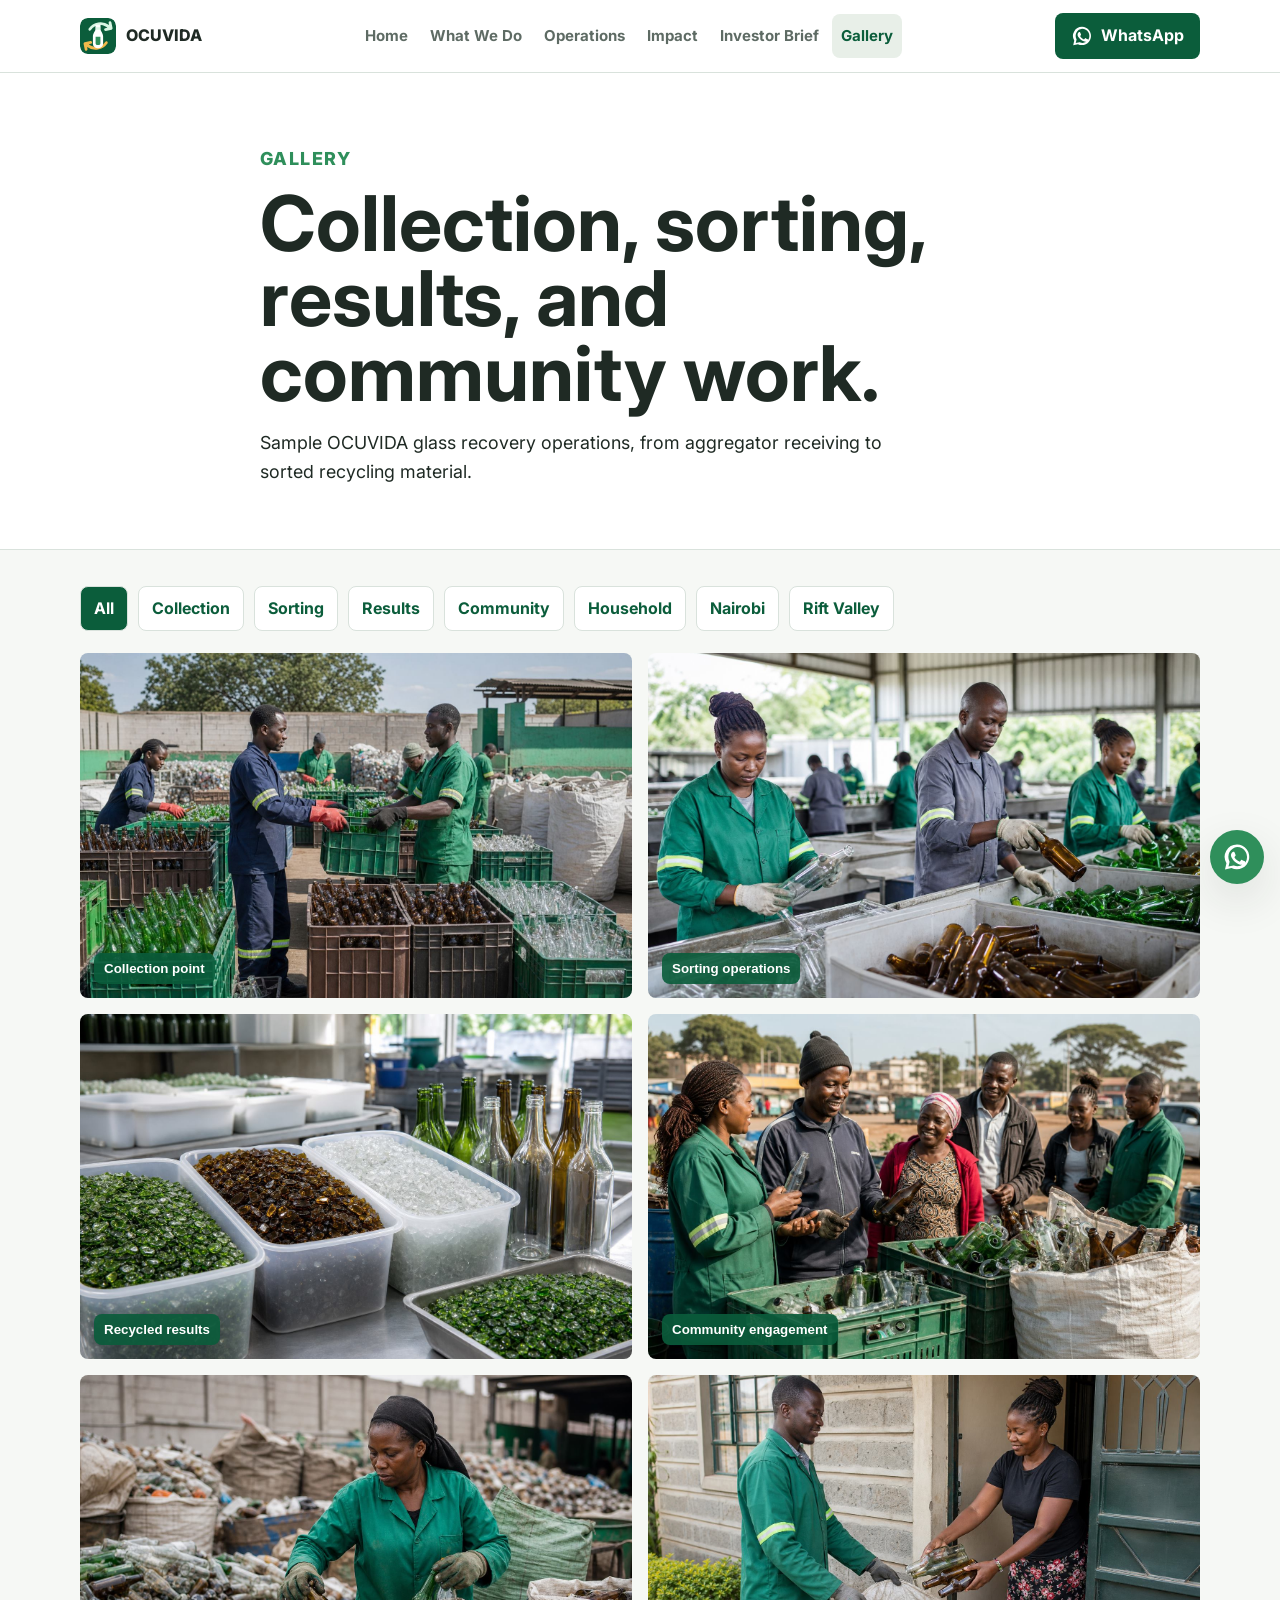
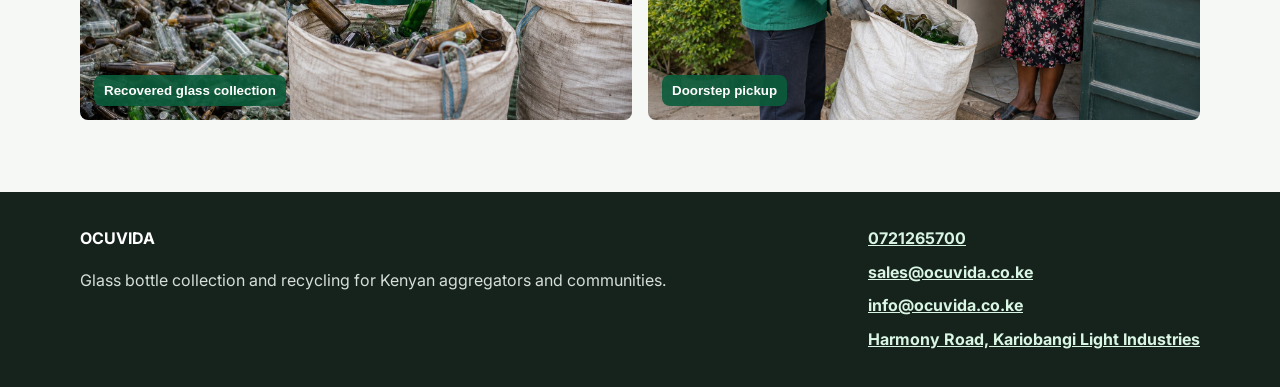
==== gallery.html @ bf5cc993 "Initial OCUVIDA website" ====
<!doctype html>
<html lang="en">
<head>
  <meta charset="utf-8">
  <meta name="viewport" content="width=device-width, initial-scale=1">
  <title>Gallery | OCUVIDA Glass Recycling</title>
  <meta name="description" content="View OCUVIDA glass recycling collection points, sorting operations, recycled glass results, and community engagement images.">
  <link rel="preconnect" href="https://fonts.googleapis.com">
  <link rel="preconnect" href="https://fonts.gstatic.com" crossorigin>
  <link href="https://fonts.googleapis.com/css2?family=Inter:wght@400;500;600;700;800&display=swap" rel="stylesheet">
  <link rel="stylesheet" href="assets/styles.css">
</head>
<body>
  <a class="skip-link" href="#main">Skip to content</a>
  <header class="site-header">
    <nav class="nav container" aria-label="Primary navigation">
      <a class="brand" href="index.html"><img class="brand-mark" src="assets/logo.svg" alt="" width="42" height="42"><span>OCUVIDA</span></a>
      <button class="nav-toggle" type="button" aria-expanded="false" aria-controls="nav-links">Menu</button>
      <div class="nav-links" id="nav-links">
        <a href="index.html">Home</a>
        <a href="what-we-do.html">What We Do</a>
        <a href="operations.html">Operations</a>
        <a href="impact.html">Impact</a>
        <a href="investor-brief.html">Investor Brief</a>
        <a href="gallery.html" aria-current="page">Gallery</a>
      </div>
      <a class="nav-cta whatsapp-button" href="https://wa.me/254721265700" aria-label="Contact OCUVIDA on WhatsApp"><svg class="whatsapp-icon" aria-hidden="true" viewBox="0 0 24 24"><path d="M12.04 2a9.87 9.87 0 0 0-8.48 14.94L2.4 22l5.18-1.11A9.93 9.93 0 1 0 12.04 2Zm0 2a7.93 7.93 0 0 1 6.78 12.04 7.9 7.9 0 0 1-9.3 2.83l-.34-.15-3.98.85.89-3.86-.18-.36A7.89 7.89 0 0 1 12.04 4Zm-3.2 3.95c-.18 0-.47.07-.72.35-.25.27-.95.93-.95 2.26s.98 2.62 1.12 2.8c.14.18 1.9 3.05 4.74 4.15 2.36.92 2.84.74 3.35.69.51-.05 1.65-.67 1.88-1.32.23-.65.23-1.2.16-1.32-.07-.11-.25-.18-.53-.32-.28-.14-1.65-.81-1.9-.9-.26-.1-.44-.14-.63.14-.18.27-.72.9-.88 1.08-.16.18-.32.2-.6.07-.28-.14-1.18-.43-2.25-1.38-.83-.74-1.39-1.66-1.55-1.94-.16-.28-.02-.43.12-.57.13-.12.28-.32.42-.48.14-.16.18-.28.28-.46.09-.18.05-.35-.02-.49-.07-.14-.62-1.53-.87-2.08-.23-.54-.47-.46-.65-.47h-.54Z"/></svg><span>WhatsApp</span></a>
    </nav>
  </header>

  <main id="main">
    <section class="page-hero">
      <div class="container narrow">
        <p class="eyebrow">Gallery</p>
        <h1>Collection, sorting, results, and community work.</h1>
        <p>Sample OCUVIDA glass recovery operations, from aggregator receiving to sorted recycling material.</p>
      </div>
    </section>

    <section class="section gallery-section">
      <div class="container">
        <div class="filter-bar" role="toolbar" aria-label="Gallery filters">
          <button class="filter-button active" type="button" data-filter="all" aria-pressed="true">All</button>
          <button class="filter-button" type="button" data-filter="collection">Collection</button>
          <button class="filter-button" type="button" data-filter="sorting">Sorting</button>
          <button class="filter-button" type="button" data-filter="results">Results</button>
          <button class="filter-button" type="button" data-filter="community">Community</button>
          <button class="filter-button" type="button" data-filter="household">Household</button>
          <button class="filter-button" type="button" data-filter="nairobi">Nairobi</button>
          <button class="filter-button" type="button" data-filter="rift">Rift Valley</button>
        </div>

        <div class="gallery-grid">
          <button class="gallery-item" type="button" data-category="collection nairobi" data-full="assets/images/collection-point.jpg" data-caption="Nairobi collection point with sorted bottle crates.">
            <img src="assets/images/collection-point.jpg" alt="Kenyan glass bottle collection point with bottles sorted in crates" loading="lazy" width="1280" height="853">
            <span>Collection point</span>
          </button>
          <button class="gallery-item" type="button" data-category="sorting central" data-full="assets/images/sorting-operations.jpg" data-caption="Sorting operations separating glass by color and condition.">
            <img src="assets/images/sorting-operations.jpg" alt="Workers sorting clear amber and green bottles at a recycling operation" loading="lazy" width="1280" height="853">
            <span>Sorting operations</span>
          </button>
          <button class="gallery-item" type="button" data-category="results rift" data-full="assets/images/recycled-glass-results.jpg" data-caption="Prepared recycled glass and reusable bottles ready for next use.">
            <img src="assets/images/recycled-glass-results.jpg" alt="Clean recycled glass cullet and reusable bottles in organized containers" loading="lazy" width="1280" height="853">
            <span>Recycled results</span>
          </button>
          <button class="gallery-item" type="button" data-category="community western" data-full="assets/images/community-engagement.jpg" data-caption="Community and aggregator engagement around bottle collection.">
            <img src="assets/images/community-engagement.jpg" alt="Kenyan community members and recycling staff discussing glass bottle collection" loading="lazy" width="1280" height="853">
            <span>Community engagement</span>
          </button>
          <button class="gallery-item" type="button" data-category="collection impact nairobi" data-full="assets/images/dumpsite-glass-collector.jpg" data-caption="Recovered glass bottles are packed into sacks before moving into the sorting stream.">
            <img src="assets/images/dumpsite-glass-collector.jpg" alt="Woman collector packing recovered glass bottles into a sack" loading="lazy" width="1280" height="853">
            <span>Recovered glass collection</span>
          </button>
          <button class="gallery-item" type="button" data-category="collection household nairobi" data-full="assets/images/doorstep-bottle-pickup.jpg" data-caption="Doorstep glass bottle pickup links households to the recovery network.">
            <img src="assets/images/doorstep-bottle-pickup.jpg" alt="Man with a sack collecting empty glass bottles from a house owner at the door" loading="lazy" width="1280" height="853">
            <span>Doorstep pickup</span>
          </button>
        </div>
      </div>
    </section>

    <div class="lightbox" data-lightbox hidden>
      <button class="lightbox-close" type="button" aria-label="Close image view">Close</button>
      <img src="" alt="">
      <p></p>
    </div>
  </main>

  <a class="quick-whatsapp" href="https://wa.me/254721265700" aria-label="Contact OCUVIDA on WhatsApp"><svg class="whatsapp-icon" aria-hidden="true" viewBox="0 0 24 24"><path d="M12.04 2a9.87 9.87 0 0 0-8.48 14.94L2.4 22l5.18-1.11A9.93 9.93 0 1 0 12.04 2Zm0 2a7.93 7.93 0 0 1 6.78 12.04 7.9 7.9 0 0 1-9.3 2.83l-.34-.15-3.98.85.89-3.86-.18-.36A7.89 7.89 0 0 1 12.04 4Zm-3.2 3.95c-.18 0-.47.07-.72.35-.25.27-.95.93-.95 2.26s.98 2.62 1.12 2.8c.14.18 1.9 3.05 4.74 4.15 2.36.92 2.84.74 3.35.69.51-.05 1.65-.67 1.88-1.32.23-.65.23-1.2.16-1.32-.07-.11-.25-.18-.53-.32-.28-.14-1.65-.81-1.9-.9-.26-.1-.44-.14-.63.14-.18.27-.72.9-.88 1.08-.16.18-.32.2-.6.07-.28-.14-1.18-.43-2.25-1.38-.83-.74-1.39-1.66-1.55-1.94-.16-.28-.02-.43.12-.57.13-.12.28-.32.42-.48.14-.16.18-.28.28-.46.09-.18.05-.35-.02-.49-.07-.14-.62-1.53-.87-2.08-.23-.54-.47-.46-.65-.47h-.54Z"/></svg><span class="sr-only">WhatsApp</span></a>
  <footer class="site-footer">
    <div class="container footer-grid">
      <div><strong>OCUVIDA</strong><p>Glass bottle collection and recycling for Kenyan aggregators and communities.</p></div>
      <div><a href="tel:0721265700">0721265700</a><a href="mailto:sales@ocuvida.co.ke">sales@ocuvida.co.ke</a><a href="mailto:info@ocuvida.co.ke">info@ocuvida.co.ke</a><a href="https://maps.google.com/?q=-1.263820,36.880787">Harmony Road, Kariobangi Light Industries</a></div>
    </div>
  </footer>
  <script src="assets/main.js" defer></script>
</body>
</html>
---- assets/styles.css ----
:root {
  --color-primary: #0b5d3b;
  --color-secondary: #2f8f5b;
  --color-accent: #f2b84b;
  --color-bg: #f6f8f5;
  --color-surface: #ffffff;
  --color-muted: #e8efe8;
  --color-text: #1f2a24;
  --color-subtle: #5e6b64;
  --color-border: #d9e2dc;
  --shadow: 0 16px 45px rgba(31, 42, 36, 0.12);
  --radius: 8px;
}

* {
  box-sizing: border-box;
}

body {
  margin: 0;
  font-family: Inter, Arial, sans-serif;
  color: var(--color-text);
  background: var(--color-bg);
  line-height: 1.6;
}

img {
  max-width: 100%;
  display: block;
}

a {
  color: inherit;
}

.container {
  width: min(1120px, calc(100% - 32px));
  margin: 0 auto;
}

.narrow {
  max-width: 760px;
}

.skip-link {
  position: absolute;
  left: 16px;
  top: -48px;
  z-index: 20;
  background: var(--color-primary);
  color: #fff;
  padding: 10px 14px;
  border-radius: var(--radius);
}

.skip-link:focus {
  top: 16px;
}

.site-header {
  position: sticky;
  top: 0;
  z-index: 10;
  background: rgba(255, 255, 255, 0.94);
  border-bottom: 1px solid var(--color-border);
  backdrop-filter: blur(12px);
}

.nav {
  min-height: 72px;
  display: flex;
  align-items: center;
  justify-content: space-between;
  gap: 16px;
}

.brand {
  display: inline-flex;
  align-items: center;
  gap: 10px;
  text-decoration: none;
  font-weight: 800;
  letter-spacing: 0;
}

.brand-mark {
  width: 36px;
  height: 36px;
  border-radius: var(--radius);
  flex: 0 0 auto;
}

.nav-links {
  display: flex;
  align-items: center;
  gap: 4px;
}

.nav-links a,
.nav-cta,
.nav-toggle,
.button,
.filter-button {
  min-height: 44px;
  border-radius: var(--radius);
  font: inherit;
  font-weight: 700;
}

.nav-links a {
  padding: 10px 9px;
  color: var(--color-subtle);
  text-decoration: none;
  font-size: 0.94rem;
}

.nav-links a:hover,
.nav-links a:focus,
.nav-links a[aria-current="page"] {
  color: var(--color-primary);
  background: var(--color-muted);
}

.nav-cta {
  display: inline-flex;
  align-items: center;
  justify-content: center;
  gap: 8px;
  padding: 10px 16px;
  color: #fff;
  background: var(--color-primary);
  text-decoration: none;
}

.nav-toggle {
  display: none;
  padding: 10px 14px;
  border: 1px solid var(--color-border);
  background: #fff;
  color: var(--color-primary);
}

.hero {
  min-height: min(720px, calc(88vh - 72px));
  display: flex;
  align-items: center;
  padding: 56px 0;
  background:
    linear-gradient(90deg, rgba(11, 93, 59, 0.9), rgba(11, 93, 59, 0.66)),
    url("images/receiving-area.jpg") center/cover;
  color: #fff;
}

.hero-grid {
  display: grid;
  grid-template-columns: minmax(0, 1.2fr) minmax(280px, 0.8fr);
  gap: 32px;
  align-items: end;
}

.hero h1,
.page-hero h1 {
  margin: 0;
  max-width: 900px;
  font-size: clamp(2.4rem, 6vw, 5.25rem);
  line-height: 0.98;
  letter-spacing: 0;
}

.hero-lede,
.page-hero p {
  max-width: 650px;
  font-size: 1.12rem;
}

.eyebrow {
  margin: 0 0 12px;
  color: var(--color-secondary);
  font-weight: 800;
  text-transform: uppercase;
  letter-spacing: 0.08em;
  font-size: 0.78rem;
}

.hero .eyebrow {
  color: #d9f5e3;
}

.hero-actions {
  display: flex;
  flex-wrap: wrap;
  gap: 12px;
  margin-top: 28px;
}

.button {
  display: inline-flex;
  align-items: center;
  justify-content: center;
  padding: 12px 18px;
  border: 1px solid transparent;
  text-decoration: none;
  cursor: pointer;
}

.button.primary {
  color: #fff;
  background: var(--color-primary);
}

.hero .button.primary {
  color: var(--color-text);
  background: var(--color-accent);
}

.button.secondary {
  color: var(--color-primary);
  background: #fff;
  border-color: var(--color-border);
}

.hero-panel {
  display: grid;
  gap: 12px;
  padding: 18px;
  background: rgba(255, 255, 255, 0.94);
  color: var(--color-text);
  border-radius: var(--radius);
  box-shadow: var(--shadow);
}

.hero-panel div {
  display: flex;
  justify-content: space-between;
  gap: 18px;
  align-items: center;
  padding: 16px 0;
  border-bottom: 1px solid var(--color-border);
}

.hero-panel div:last-child {
  border-bottom: 0;
}

.metric {
  color: var(--color-primary);
  font-size: 2.25rem;
  font-weight: 800;
  line-height: 1;
}

.metric-label {
  color: var(--color-subtle);
  text-align: right;
  font-weight: 600;
}

.section {
  padding: 72px 0;
}

.muted {
  background: var(--color-muted);
}

.split,
.coverage-grid,
.contact-grid,
.impact-layout {
  display: grid;
  grid-template-columns: minmax(0, 0.9fr) minmax(0, 1.1fr);
  gap: 40px;
  align-items: start;
}

h2 {
  margin: 0;
  font-size: clamp(1.8rem, 3vw, 3rem);
  line-height: 1.08;
  letter-spacing: 0;
}

h3 {
  margin: 8px 0;
  font-size: 1.25rem;
}

.section-head {
  max-width: 720px;
  margin-bottom: 28px;
}

.photo-proof {
  background: #fff;
}

.proof-grid,
.visual-hero-grid,
.trust-grid {
  display: grid;
  grid-template-columns: minmax(0, 1.05fr) minmax(0, 0.95fr);
  gap: 34px;
  align-items: center;
}

.proof-grid.reverse {
  grid-template-columns: minmax(0, 0.95fr) minmax(0, 1.05fr);
}

.photo-stack {
  display: grid;
  grid-template-columns: 1.15fr 0.85fr;
  grid-template-rows: repeat(2, minmax(140px, 1fr));
  gap: 12px;
}

.photo-stack img,
.hero-photo-card img,
.trust-card img,
.timeline-grid img,
.image-band img {
  width: 100%;
  height: 100%;
  object-fit: cover;
}

.photo-stack img {
  min-height: 160px;
  border-radius: var(--radius);
  box-shadow: 0 12px 34px rgba(31, 42, 36, 0.12);
}

.photo-stack .photo-large {
  grid-row: span 2;
  min-height: 360px;
}

.proof-copy {
  max-width: 560px;
}

.proof-list {
  display: grid;
  gap: 12px;
  margin-top: 22px;
}

.proof-list div {
  padding: 16px;
  border-left: 4px solid var(--color-secondary);
  background: var(--color-bg);
  border-radius: var(--radius);
}

.proof-list strong,
.proof-list span {
  display: block;
}

.proof-list span {
  color: var(--color-subtle);
}

.trust-grid {
  grid-template-columns: minmax(0, 0.85fr) minmax(0, 1.15fr);
}

.trust-card {
  min-height: 100%;
  border-radius: var(--radius);
  background: var(--color-surface);
  border: 1px solid var(--color-border);
  overflow: hidden;
}

.trust-card:not(.image-card) {
  padding: 34px;
}

.image-card img {
  aspect-ratio: 4 / 3;
}

.image-band {
  display: grid;
  grid-template-columns: repeat(3, minmax(0, 1fr));
  min-height: 280px;
}

.image-band img {
  min-height: 280px;
}

.visual-hero {
  padding-bottom: 72px;
}

.hero-photo-card {
  position: relative;
  min-height: 390px;
  overflow: hidden;
  border-radius: var(--radius);
  box-shadow: var(--shadow);
  background: var(--color-muted);
}

.hero-photo-card img {
  min-height: 390px;
}

.hero-photo-card span {
  position: absolute;
  left: 16px;
  bottom: 16px;
  max-width: calc(100% - 32px);
  padding: 10px 12px;
  border-radius: var(--radius);
  color: #fff;
  background: rgba(11, 93, 59, 0.9);
  font-weight: 800;
}

.timeline-grid {
  display: grid;
  grid-template-columns: repeat(3, minmax(0, 1fr));
  gap: 16px;
}

.timeline-grid article {
  overflow: hidden;
  border: 1px solid var(--color-border);
  border-radius: var(--radius);
  background: var(--color-surface);
}

.timeline-grid img {
  aspect-ratio: 16 / 10;
}

.timeline-grid span {
  display: inline-flex;
  margin: 18px 18px 0;
  color: var(--color-secondary);
  font-weight: 800;
}

.timeline-grid h3,
.timeline-grid p {
  margin-left: 18px;
  margin-right: 18px;
}

.timeline-grid p {
  margin-bottom: 22px;
  color: var(--color-subtle);
}

.ops-board,
.impact-metrics,
.investor-grid {
  display: grid;
  grid-template-columns: repeat(4, minmax(0, 1fr));
  gap: 16px;
}

.ops-board article,
.impact-metrics article,
.investor-grid article,
.thesis-grid article {
  background: var(--color-surface);
  border: 1px solid var(--color-border);
  border-radius: var(--radius);
}

.ops-board article,
.investor-grid article,
.thesis-grid article {
  padding: 24px;
}

.ops-board h2 {
  font-size: 1.45rem;
  margin-top: 8px;
}

.impact-metrics article {
  padding: 24px;
  min-height: 190px;
}

.impact-metrics strong,
.impact-metrics p {
  display: block;
}

.impact-metrics strong {
  margin-top: 12px;
  font-size: 1.05rem;
}

.impact-metrics p,
.investor-grid p,
.ops-board p,
.thesis-grid p {
  color: var(--color-subtle);
}

.investor-hero {
  padding: 86px 0;
  color: #fff;
  background:
    linear-gradient(90deg, rgba(11, 93, 59, 0.94), rgba(11, 93, 59, 0.68)),
    url("images/sorting-line.jpg") center/cover;
}

.investor-hero-grid,
.thesis-grid,
.ask-panel {
  display: grid;
  grid-template-columns: minmax(0, 1.15fr) minmax(280px, 0.85fr);
  gap: 34px;
  align-items: center;
}

.investor-hero h1 {
  margin: 0;
  max-width: 880px;
  font-size: clamp(2.4rem, 5.6vw, 5rem);
  line-height: 0.98;
}

.investor-hero p {
  max-width: 680px;
  font-size: 1.12rem;
}

.investor-card {
  display: grid;
  gap: 10px;
  padding: 24px;
  border-radius: var(--radius);
  background: rgba(255, 255, 255, 0.94);
  color: var(--color-text);
  box-shadow: var(--shadow);
}

.investor-card strong {
  color: var(--color-primary);
  font-size: 1.1rem;
}

.investor-card span {
  padding: 12px;
  border-radius: var(--radius);
  background: var(--color-bg);
  font-weight: 800;
}

.investor-grid {
  grid-template-columns: repeat(2, minmax(0, 1fr));
}

.investor-grid strong {
  display: block;
  color: var(--color-primary);
  font-size: 1.15rem;
}

.ask-panel {
  padding: 34px;
  border: 1px solid var(--color-border);
  border-radius: var(--radius);
  background: var(--color-surface);
}

.ask-list {
  display: flex;
  flex-wrap: wrap;
  gap: 10px;
}

.ask-list span {
  padding: 10px 12px;
  border-radius: var(--radius);
  background: var(--color-muted);
  color: var(--color-primary);
  font-weight: 800;
}

.process-grid,
.service-grid,
.gallery-grid {
  display: grid;
  grid-template-columns: repeat(4, minmax(0, 1fr));
  gap: 16px;
}

.process-card,
.service-block,
.map-card,
.lead-form,
.impact-list div {
  background: var(--color-surface);
  border: 1px solid var(--color-border);
  border-radius: var(--radius);
}

.process-card {
  padding: 22px;
}

.step-number {
  color: var(--color-secondary);
  font-weight: 800;
}

.tag-list {
  display: flex;
  flex-wrap: wrap;
  gap: 10px;
  margin-top: 22px;
}

.tag-list span {
  padding: 9px 12px;
  border-radius: var(--radius);
  background: var(--color-muted);
  color: var(--color-primary);
  font-weight: 700;
}

.map-card {
  min-height: 380px;
  padding: 0;
  overflow: hidden;
}

.map-card iframe {
  width: 100%;
  height: 100%;
  min-height: 380px;
  border: 0;
  display: block;
}

.address {
  margin-top: 18px;
}

.contact-list {
  display: grid;
  gap: 10px;
  margin-top: 22px;
}

.contact-list a,
.site-footer a {
  color: var(--color-primary);
  font-weight: 700;
}

.lead-form {
  display: grid;
  grid-template-columns: 1fr 1fr;
  gap: 14px;
  padding: 22px;
}

label {
  display: grid;
  gap: 6px;
  color: var(--color-subtle);
  font-weight: 700;
}

input,
select,
textarea {
  width: 100%;
  min-height: 44px;
  padding: 10px 12px;
  border: 1px solid var(--color-border);
  border-radius: var(--radius);
  font: inherit;
  color: var(--color-text);
  background: #fff;
}

textarea {
  resize: vertical;
}

.full {
  grid-column: 1 / -1;
}

.form-note {
  grid-column: 1 / -1;
  margin: 0;
  color: var(--color-primary);
  font-weight: 700;
}

.page-hero {
  padding: 72px 0 44px;
  background: var(--color-surface);
  border-bottom: 1px solid var(--color-border);
}

.service-grid {
  grid-template-columns: repeat(2, minmax(0, 1fr));
}

.service-block {
  padding: 28px;
}

.service-block ul {
  padding-left: 20px;
}

.impact-list {
  display: grid;
  gap: 14px;
}

.impact-list div {
  padding: 18px;
}

.impact-list strong,
.impact-list span {
  display: block;
}

.impact-list span {
  color: var(--color-subtle);
}

.cta-band {
  background: var(--color-primary);
  color: #fff;
}

.cta-band .button.secondary {
  color: var(--color-primary);
}

.gallery-section {
  padding-top: 36px;
}

.filter-bar {
  display: flex;
  gap: 10px;
  flex-wrap: wrap;
  margin-bottom: 22px;
}

.filter-button {
  border: 1px solid var(--color-border);
  background: #fff;
  color: var(--color-primary);
  padding: 9px 13px;
  cursor: pointer;
}

.filter-button.active {
  color: #fff;
  background: var(--color-primary);
}

.gallery-grid {
  grid-template-columns: repeat(2, minmax(0, 1fr));
}

.gallery-item {
  position: relative;
  min-height: 260px;
  padding: 0;
  border: 0;
  border-radius: var(--radius);
  overflow: hidden;
  cursor: pointer;
  background: #dde7df;
}

.gallery-item[hidden] {
  display: none;
}

.gallery-item img {
  width: 100%;
  height: 100%;
  aspect-ratio: 16 / 10;
  object-fit: cover;
}

.gallery-item span {
  position: absolute;
  left: 14px;
  bottom: 14px;
  max-width: calc(100% - 28px);
  padding: 8px 10px;
  border-radius: var(--radius);
  color: #fff;
  background: rgba(11, 93, 59, 0.9);
  font-weight: 800;
}

.lightbox {
  position: fixed;
  inset: 0;
  z-index: 30;
  display: grid;
  grid-template-rows: auto minmax(0, 1fr) auto;
  gap: 14px;
  padding: 18px;
  background: rgba(31, 42, 36, 0.92);
}

.lightbox[hidden] {
  display: none;
}

.lightbox img {
  justify-self: center;
  align-self: center;
  max-height: 76vh;
  border-radius: var(--radius);
}

.lightbox p {
  justify-self: center;
  margin: 0;
  color: #fff;
  font-weight: 700;
  text-align: center;
}

.lightbox-close {
  justify-self: end;
  min-height: 44px;
  padding: 10px 14px;
  border: 1px solid rgba(255, 255, 255, 0.3);
  border-radius: var(--radius);
  color: #fff;
  background: transparent;
  font: inherit;
  font-weight: 800;
}

.quick-whatsapp {
  position: fixed;
  right: 16px;
  bottom: 16px;
  z-index: 9;
  display: inline-flex;
  align-items: center;
  justify-content: center;
  width: 54px;
  height: 54px;
  border-radius: 50%;
  background: var(--color-secondary);
  color: #fff;
  text-decoration: none;
  font-weight: 800;
  box-shadow: var(--shadow);
}

.whatsapp-icon {
  width: 22px;
  height: 22px;
  fill: currentColor;
  flex: 0 0 auto;
}

.quick-whatsapp .whatsapp-icon {
  width: 30px;
  height: 30px;
}

.sr-only {
  position: absolute;
  width: 1px;
  height: 1px;
  padding: 0;
  margin: -1px;
  overflow: hidden;
  clip: rect(0, 0, 0, 0);
  white-space: nowrap;
  border: 0;
}

.site-footer {
  padding: 34px 0;
  background: #16231c;
  color: #fff;
}

.footer-grid {
  display: grid;
  grid-template-columns: 1fr auto;
  gap: 24px;
}

.footer-grid p {
  margin-bottom: 0;
  color: #d6ded9;
}

.footer-grid div:last-child {
  display: grid;
  gap: 8px;
}

.site-footer a {
  color: #d9f5e3;
}

:focus-visible {
  outline: 3px solid var(--color-accent);
  outline-offset: 3px;
}

@media (max-width: 840px) {
  .nav {
    flex-wrap: wrap;
  }

  .nav-toggle {
    display: inline-flex;
    align-items: center;
  }

  .nav-links {
    order: 4;
    display: none;
    width: 100%;
    flex-direction: column;
    align-items: stretch;
    padding-bottom: 12px;
  }

  .nav-links.open {
    display: flex;
  }

  .nav-cta {
    margin-left: auto;
  }

  .hero {
    min-height: auto;
    padding: 56px 0 36px;
  }

  .hero-grid,
  .split,
  .coverage-grid,
  .contact-grid,
  .impact-layout,
  .service-grid,
  .gallery-grid,
  .proof-grid,
  .proof-grid.reverse,
  .visual-hero-grid,
  .trust-grid,
  .timeline-grid,
  .ops-board,
  .impact-metrics,
  .investor-grid,
  .investor-hero-grid,
  .thesis-grid,
  .ask-panel {
    grid-template-columns: 1fr;
  }

  .process-grid {
    grid-template-columns: repeat(2, minmax(0, 1fr));
  }

  .lead-form {
    grid-template-columns: 1fr;
  }

  .photo-stack {
    grid-template-columns: 1fr 1fr;
  }

  .photo-stack .photo-large {
    grid-column: 1 / -1;
    grid-row: auto;
    min-height: 260px;
  }

  .image-band {
    grid-template-columns: 1fr;
  }

  .footer-grid {
    grid-template-columns: 1fr;
  }
}

@media (max-width: 520px) {
  .container {
    width: min(100% - 24px, 1120px);
  }

  .nav-cta {
    display: none;
  }

  .process-grid {
    grid-template-columns: 1fr;
  }

  .section {
    padding: 52px 0;
  }

  .hero h1,
  .page-hero h1 {
    font-size: 2.35rem;
  }

  .hero-actions,
  .button {
    width: 100%;
  }
}
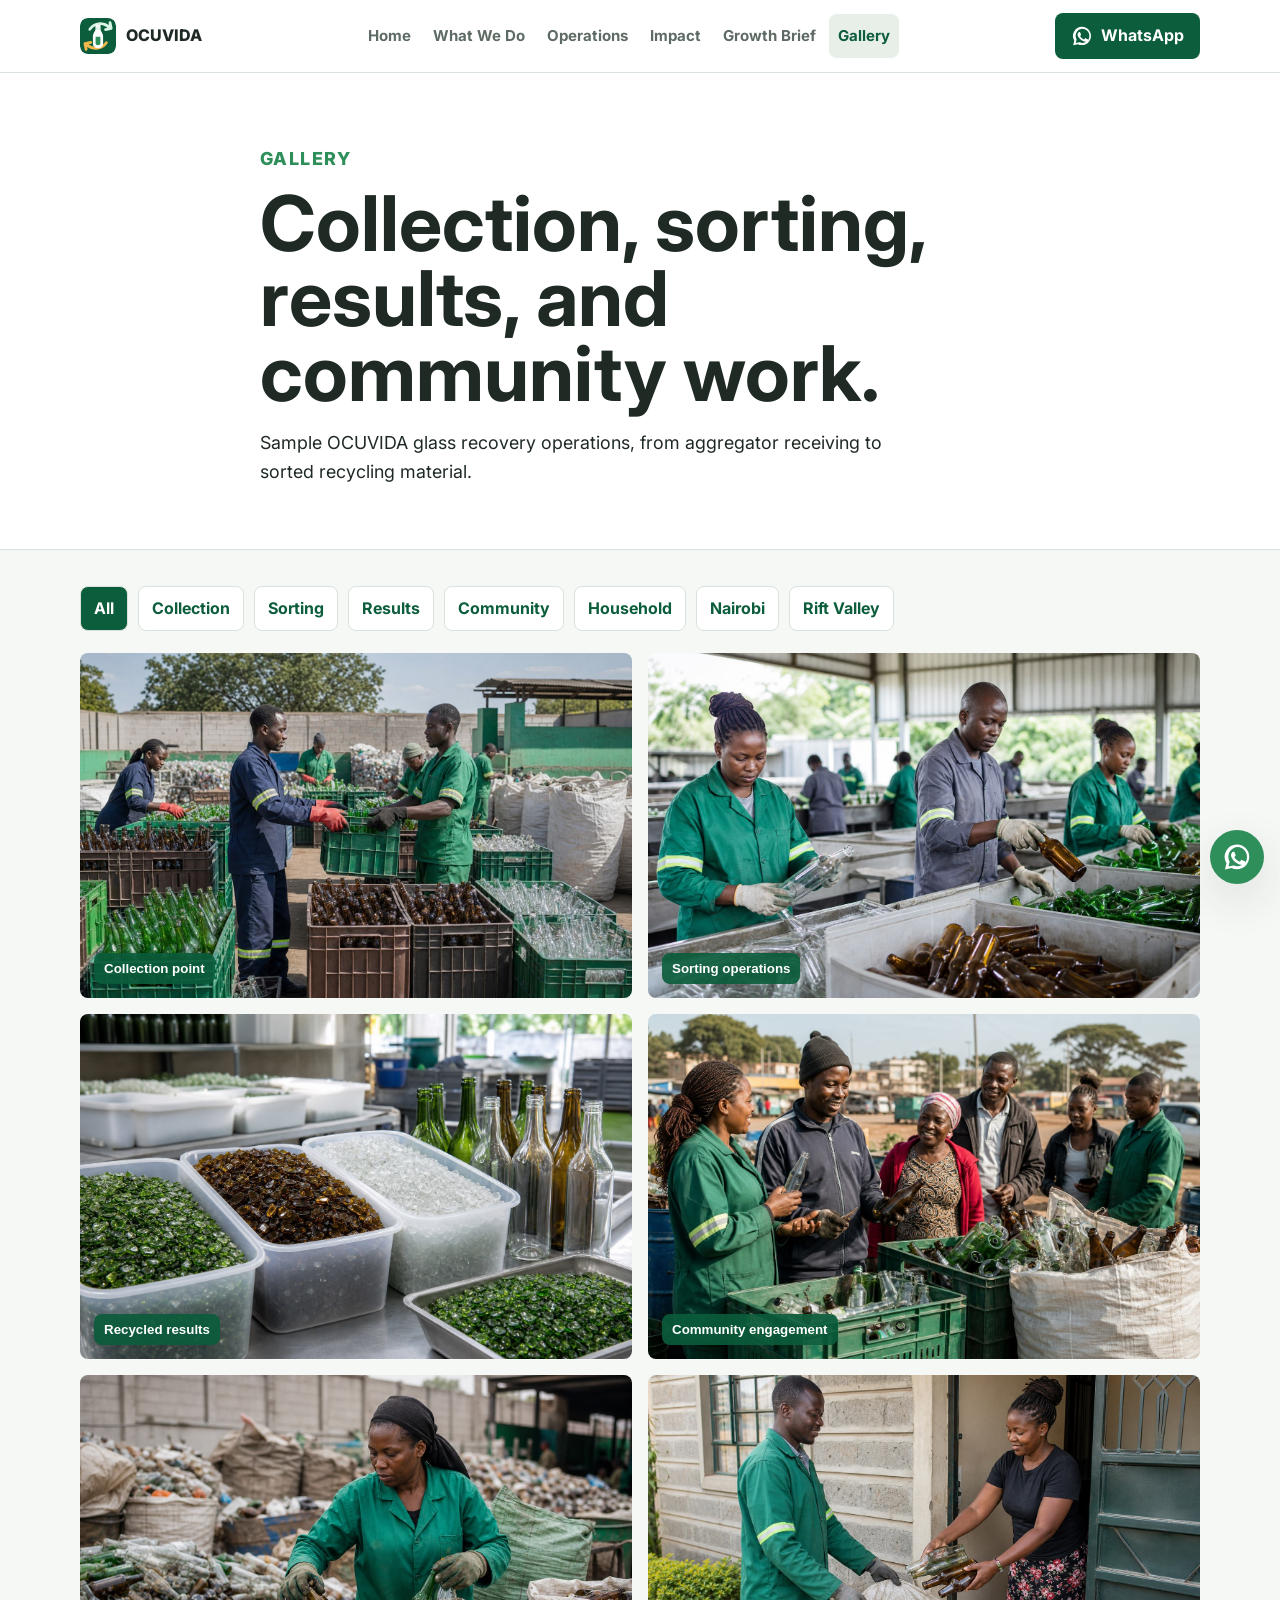
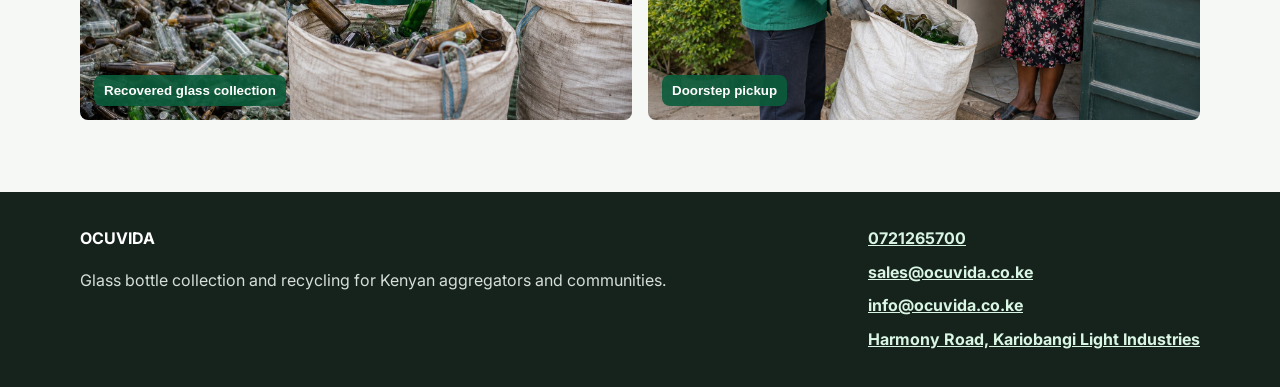
==== commit ceb7305f: "Update staff regions and growth brief copy" ====
--- a/gallery.html
+++ b/gallery.html
@@ -21,7 +21,7 @@
         <a href="what-we-do.html">What We Do</a>
         <a href="operations.html">Operations</a>
         <a href="impact.html">Impact</a>
-        <a href="investor-brief.html">Investor Brief</a>
+        <a href="investor-brief.html">Growth Brief</a>
         <a href="gallery.html" aria-current="page">Gallery</a>
       </div>
       <a class="nav-cta whatsapp-button" href="https://wa.me/254721265700" aria-label="Contact OCUVIDA on WhatsApp"><svg class="whatsapp-icon" aria-hidden="true" viewBox="0 0 24 24"><path d="M12.04 2a9.87 9.87 0 0 0-8.48 14.94L2.4 22l5.18-1.11A9.93 9.93 0 1 0 12.04 2Zm0 2a7.93 7.93 0 0 1 6.78 12.04 7.9 7.9 0 0 1-9.3 2.83l-.34-.15-3.98.85.89-3.86-.18-.36A7.89 7.89 0 0 1 12.04 4Zm-3.2 3.95c-.18 0-.47.07-.72.35-.25.27-.95.93-.95 2.26s.98 2.62 1.12 2.8c.14.18 1.9 3.05 4.74 4.15 2.36.92 2.84.74 3.35.69.51-.05 1.65-.67 1.88-1.32.23-.65.23-1.2.16-1.32-.07-.11-.25-.18-.53-.32-.28-.14-1.65-.81-1.9-.9-.26-.1-.44-.14-.63.14-.18.27-.72.9-.88 1.08-.16.18-.32.2-.6.07-.28-.14-1.18-.43-2.25-1.38-.83-.74-1.39-1.66-1.55-1.94-.16-.28-.02-.43.12-.57.13-.12.28-.32.42-.48.14-.16.18-.28.28-.46.09-.18.05-.35-.02-.49-.07-.14-.62-1.53-.87-2.08-.23-.54-.47-.46-.65-.47h-.54Z"/></svg><span>WhatsApp</span></a>
--- a/assets/styles.css
+++ b/assets/styles.css
@@ -389,6 +389,44 @@
 
 .image-band img {
   min-height: 280px;
+}
+
+.partners-section {
+  background: var(--color-surface);
+}
+
+.partner-grid {
+  display: grid;
+  grid-template-columns: repeat(4, minmax(0, 1fr));
+  gap: 16px;
+}
+
+.partner-logo {
+  display: grid;
+  grid-template-rows: 150px auto;
+  gap: 12px;
+  align-items: center;
+  justify-items: center;
+  padding: 18px;
+  border: 1px solid var(--color-border);
+  border-radius: var(--radius);
+  background: #fff;
+  min-width: 0;
+}
+
+.partner-logo img {
+  max-width: 100%;
+  max-height: 140px;
+  width: auto;
+  height: auto;
+  object-fit: contain;
+}
+
+.partner-logo span {
+  color: var(--color-subtle);
+  font-weight: 800;
+  text-align: center;
+  font-size: 0.92rem;
 }
 
 .visual-hero {
@@ -972,7 +1010,8 @@
   .investor-grid,
   .investor-hero-grid,
   .thesis-grid,
-  .ask-panel {
+  .ask-panel,
+  .partner-grid {
     grid-template-columns: 1fr;
   }
 
